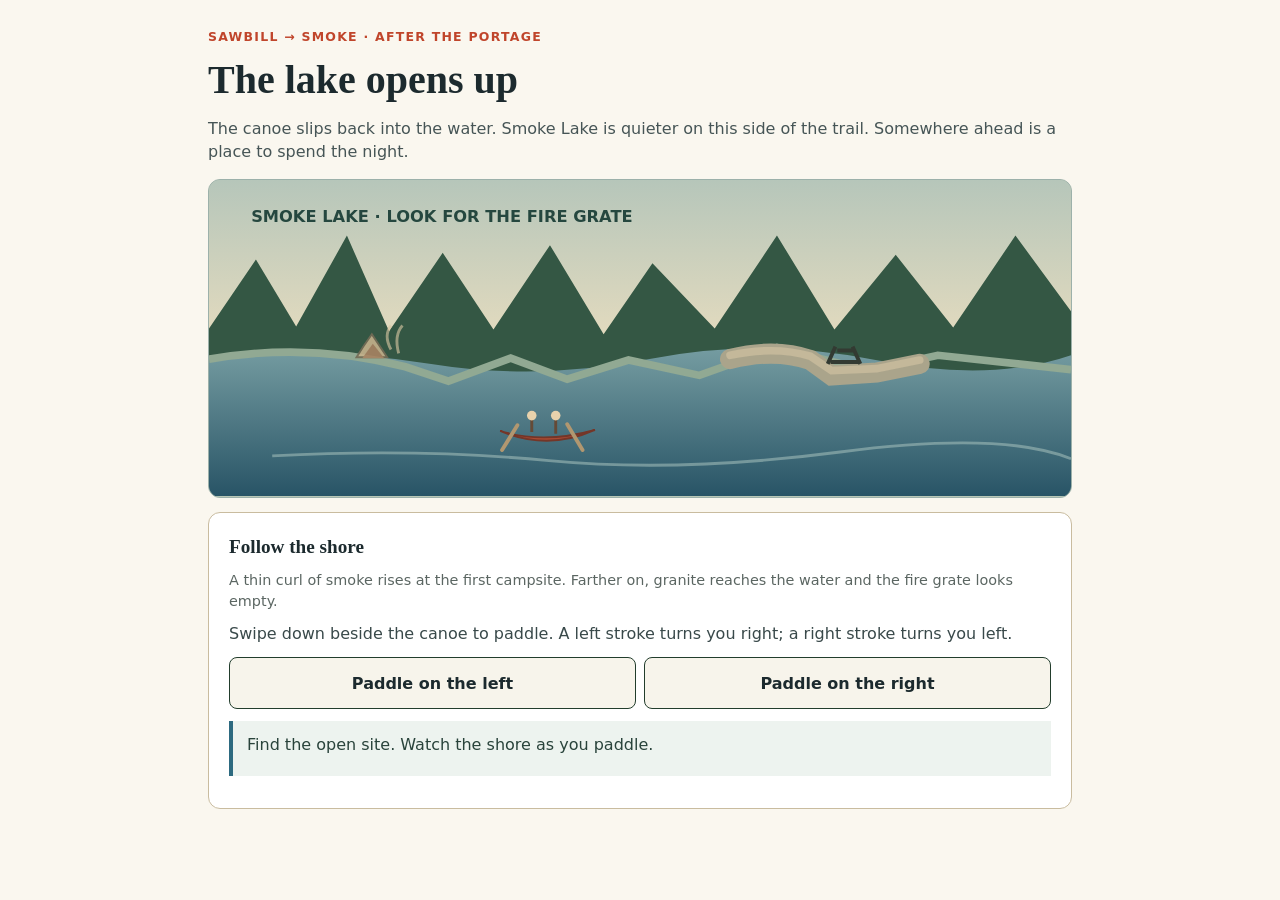
==== prototypes/arrival/index.html @ 361d5866 "Give the campsite scene a phone-sized play surface and following camera" ====
<!doctype html>
<html lang="en">
<head>
<meta charset="utf-8">
<meta name="viewport" content="width=device-width, initial-scale=1">
<meta name="theme-color" content="#223d2c">
<title>Arriving at Smoke Lake — Abundant Waters</title>
<style>
  :root { --ink:#1c2a2e; --paper:#f1ebdd; --line:#c9bc9f; --pine:#223d2c; --lake:#2d6a80; --clay:#c0452b; --muted:#5b6662; }
  * { box-sizing:border-box; }
  body { margin:0; color:var(--ink); background:#faf7ef; font:16px/1.45 "Atkinson Hyperlegible",system-ui,sans-serif; }
  main { width:min(920px,100%); margin:auto; padding:clamp(14px,3vw,28px); }
  .eyebrow { margin:0 0 5px; color:var(--clay); font-size:.78rem; font-weight:800; letter-spacing:.1em; text-transform:uppercase; }
  h1,h2 { margin:0; font-family:Georgia,serif; }
  h1 { font-size:clamp(1.7rem,4vw,2.5rem); }
  h2 { font-size:1.2rem; }
  .lead { margin:8px 0 16px; color:#465556; }
  .scene { overflow:hidden; border:1px solid #9cb1aa; border-radius:12px; background:#b8c7b6; }
  svg { display:block; width:100%; height:auto; }
  #canoe { transition:transform .55s ease; }
  #occupied-smoke, #tent { transition:opacity .4s ease; }
  #lake-scene svg, #tent { touch-action:none; }
  #tent { cursor:grab; }
  #tent:active { cursor:grabbing; }
  #tent:focus-visible { outline:3px solid var(--clay); }
  .stroke-controls { display:flex; flex-wrap:wrap; gap:8px; margin:12px 0; }
  .stroke-controls button { flex:1 1 130px; text-align:center; }
  .tent-controls button { flex:1 1 130px; }
  .instruction { margin:10px 0; color:#39494a; }
  .panel { margin-top:14px; padding:clamp(14px,3vw,20px); border:1px solid var(--line); border-radius:12px; background:white; }
  button { min-height:52px; padding:10px 13px; border:1px solid var(--pine); border-radius:8px; background:#f7f4eb; color:var(--ink); font:inherit; font-weight:750; cursor:pointer; text-align:left; }
  button:hover { background:#e8eee8; }
  button:focus-visible { outline:3px solid var(--clay); outline-offset:2px; }
  button.primary { background:var(--pine); color:white; text-align:center; }
  button.primary:hover { background:#345744; }
  button:disabled { opacity:.55; cursor:default; }
  .status { min-height:55px; margin:12px 0; padding:12px 14px; border-left:4px solid var(--lake); background:#edf3ef; color:#29433b; }
  .action { display:flex; justify-content:flex-end; margin-top:12px; }
  .field-note { margin:10px 0 0; color:var(--muted); font-size:.9rem; }
  [hidden] { display:none !important; }
  @media(max-width:650px) {
    main { padding:12px; }
    .lead { display:none; }
    .scene { height:clamp(230px,42dvh,340px); border-radius:5px; }
    .scene svg { height:100%; width:100%; }
    .scene svg text { display:none; }
    .panel { margin-top:12px; padding:0; border:0; border-radius:0; background:transparent; }
    .panel .field-note { margin-top:5px; }
    .instruction { margin:7px 0; }
    .stroke-controls { margin:8px 0; }
    button { min-height:48px; }
    .status { min-height:0; margin:8px 0; padding:9px 12px; }
  }
  @media(prefers-reduced-motion:reduce) { #canoe, #occupied-smoke, #tent { transition:none; } }
</style>
<link rel="stylesheet" href="../immersive.css">
</head>
<body>
<main>
  <p class="eyebrow">Sawbill → Smoke · After the portage</p>
  <h1>The lake opens up</h1>
  <p class="lead">The canoe slips back into the water. Smoke Lake is quieter on this side of the trail. Somewhere ahead is a place to spend the night.</p>
  <div class="scene" id="lake-scene">
    <svg viewBox="0 0 900 330" role="img" aria-labelledby="lake-title lake-desc">
      <title id="lake-title">Paddling toward two campsites on Smoke Lake</title>
      <desc id="lake-desc">A canoe approaches wooded shoreline. One designated campsite is occupied, and another near a granite ledge is empty.</desc>
      <defs>
        <linearGradient id="sky" x2="0" y2="1"><stop stop-color="#b6c6ba"/><stop offset="1" stop-color="#e8ddbf"/></linearGradient>
        <linearGradient id="water" x2="0" y2="1"><stop stop-color="#759ca1"/><stop offset="1" stop-color="#285466"/></linearGradient>
      </defs>
      <rect width="900" height="185" fill="url(#sky)"/>
      <path d="M0 155 49 83 91 153 144 58 188 158 244 76 297 156 356 68 412 161 463 87 528 155 593 58 653 156 717 78 777 154 842 58 900 137 900 222 0 222Z" fill="#345744"/>
      <path d="M0 185 Q120 174 232 192 T460 187 T696 188 T900 183 L900 330 0 330Z" fill="url(#water)"/>
      <path d="M0 187 Q105 169 205 195 L250 210 315 186 374 208 438 188 512 204 593 175 688 199 761 183 900 198" fill="none" stroke="#91a993" stroke-width="8"/>
      <path d="M544 187 Q591 175 628 188 L650 204 697 201 742 192" fill="none" stroke="#aaa48b" stroke-width="21" stroke-linecap="round"/>
      <path d="M544 183 Q591 173 628 184 L650 199 697 197 742 188" fill="none" stroke="#c4b89a" stroke-width="8" stroke-linecap="round"/>
      <g id="occupied-smoke" opacity=".9">
        <path d="M154 185q8-13 16-24l16 24Z" fill="#c5b18c" stroke="#746c56" stroke-width="2"/>
        <path d="M160 186h23l-12-15Z" fill="#a88362"/>
        <path d="M190 177q-8-15 0-25m8 29q-5-19 4-29" fill="none" stroke="#d6c5a1" stroke-width="3" opacity=".7"/>
      </g>
      <g id="open-grate" fill="none" stroke="#333a32" stroke-width="4"><path d="M654 174l-8 18m26-18 8 18m-31-2h31m-24-12h18"/></g>
      <g id="canoe">
        <path d="M304 262 Q349 276 403 261 Q354 283 304 262Z" fill="#aa4a32" stroke="#743628" stroke-width="2"/>
        <path d="M337 263v-14m25 16v-15" stroke="#654a36" stroke-width="3"/>
        <circle cx="337" cy="246" r="5" fill="#e8d2ac"/><circle cx="362" cy="246" r="5" fill="#e8d2ac"/>
        <path d="M322 256 306 282m68-27 16 27" stroke="#b19770" stroke-width="4" stroke-linecap="round"/>
      </g>
      <path d="M66 288 Q220 280 355 293 T659 284 T900 291" fill="none" stroke="#9ebbb8" stroke-width="3" opacity=".6"/>
      <text x="44" y="44" fill="#25473f" font-family="system-ui" font-size="17" font-weight="700">SMOKE LAKE · LOOK FOR THE FIRE GRATE</text>
    </svg>
  </div>
  <div class="scene" id="camp-scene" hidden>
    <svg viewBox="0 0 900 330" role="img" aria-labelledby="camp-title camp-desc">
      <title id="camp-title">An established campsite beside the granite fishing rocks</title>
      <desc id="camp-desc">A sloping rock ledge touches the water, a damp hollow lies beside it, and a flat bare spot sits back from shore near a fire grate.</desc>
      <rect width="900" height="330" fill="#c1c6aa"/>
      <path d="M0 117 64 38 124 132 188 46 244 132 317 39 375 132 449 64 507 137 580 36 638 132 717 57 785 135 845 39 900 121 900 330 0 330Z" fill="#3c5944"/>
      <path d="M0 232 Q164 224 269 250 T509 254 T737 247 T900 234 L900 330 0 330Z" fill="#467383"/>
      <path d="M0 212 Q119 190 211 233 L340 216 Q418 205 463 240 L480 288 0 288Z" fill="#a69b7f" stroke="#8c846e" stroke-width="4"/>
      <path d="M516 253 Q612 230 688 250 L734 275 581 294Z" fill="#728a68"/>
      <path d="M499 245 Q549 231 574 243 T632 248" fill="none" stroke="#415e67" stroke-width="5" opacity=".6"/>
      <path d="M318 147 Q425 139 518 156 Q547 182 524 213 Q428 226 333 207 Q303 181 318 147Z" fill="#b8ad8e" stroke="#90856b" stroke-width="4"/>
      <path d="M339 169 Q425 153 495 170" fill="none" stroke="#d5c9a7" stroke-width="4" opacity=".7"/>
      <g stroke="#4e553c" stroke-width="4" fill="none">
        <path d="M758 174 747 225m28-51 10 51m-38 0h38m-30-30h20"/>
      </g>
      <path d="M742 179h36" stroke="#373a32" stroke-width="5"/>
      <path d="M735 228q-27 7-53 24" fill="none" stroke="#9b8c6e" stroke-width="6" stroke-dasharray="5 6"/>
      <g id="tent" role="button" tabindex="0" aria-label="Tent. Drag it onto suitable ground." transform="translate(-220 30)" opacity=".9">
        <path d="M362 205 424 146 496 207Z" fill="#b5a271" stroke="#5b6550" stroke-width="3"/>
        <path d="M424 146 440 206H496Z" fill="#768663"/>
        <path d="M440 206 425 181 409 206Z" fill="#4b5b4c"/>
        <rect x="350" y="134" width="165" height="83" fill="transparent"/>
      </g>
      <text x="37" y="41" fill="#263f38" font-family="system-ui" font-size="16" font-weight="700">ROCKS TO FISH · BARE GROUND FOR THE TENT</text>
    </svg>
  </div>
  <section class="panel" id="water-step" aria-live="polite">
    <h2>Follow the shore</h2>
    <p class="field-note">A thin curl of smoke rises at the first campsite. Farther on, granite reaches the water and the fire grate looks empty.</p>
    <p class="instruction">Swipe down beside the canoe to paddle. A left stroke turns you right; a right stroke turns you left.</p>
    <div class="stroke-controls" aria-label="Paddle controls">
      <button type="button" id="stroke-left">Paddle on the left</button>
      <button type="button" id="stroke-right">Paddle on the right</button>
    </div>
    <p class="status" id="water-status" role="status">Find the open site. Watch the shore as you paddle.</p>
    <div class="action"><button type="button" class="primary" id="land" hidden>Pull the canoe ashore</button></div>
  </section>
  <section class="panel" id="tent-step" hidden aria-live="polite">
    <h2>Place the tent</h2>
    <p class="field-note">Granite slopes toward the water. The mossy hollow is damp. A worn, level patch sits back toward the pines.</p>
    <p class="instruction">Drag the tent onto the ground where it belongs. You can also move it with the buttons.</p>
    <div class="stroke-controls tent-controls" aria-label="Tent controls">
      <button type="button" id="tent-water">Toward the water</button>
      <button type="button" id="tent-pines">Toward the pines</button>
      <button type="button" id="tent-place" class="primary">Pitch here</button>
    </div>
    <p class="status" id="tent-status" role="status">Where can six people camp without changing the ground?</p>
  </section>
  <section class="panel" id="finish" hidden aria-live="polite">
    <h2>A place to stay</h2>
    <p class="lead">The tent sits on the worn, level patch. Dad points to the granite ledge: “That’s where we’ll fish.” You hear the canoe scrape softly as the family pulls it above the waterline.</p>
    <p class="status" id="finish-status">The shore is yours for the night. There’s time to set up the tarp, and maybe cast from those rocks.</p>
    <p class="field-note">One open campsite. A good landing. Room for the family without clearing anything new.</p>
  </section>
</main>
<script>
(() => {
  const water=document.getElementById("water-step"),tentStep=document.getElementById("tent-step");
  const finish=document.getElementById("finish"),land=document.getElementById("land");
  const lake=document.querySelector("#lake-scene svg"),camp=document.querySelector("#camp-scene svg");
  const canoe=document.getElementById("canoe"),tent=document.getElementById("tent");
  const waterStatus=document.getElementById("water-status"),tentStatus=document.getElementById("tent-status");
  let canoeX=350,canoeY=260,heading=0,strokes=0,noticedOccupied=false,wrongGround=false;
  let tentX=205,tentY=210,gesture=null;

  const clamp=(v,low,high)=>Math.max(low,Math.min(high,v));
  function local(svg,event){
    const point=svg.createSVGPoint();
    point.x=event.clientX;point.y=event.clientY;
    return point.matrixTransform(svg.getScreenCTM().inverse());
  }
  function frameScene(){
    const narrow=window.matchMedia("(max-width:650px)").matches;
    lake.setAttribute("viewBox",narrow?(clamp(canoeX-225,0,380)+" 0 520 330"):"0 0 900 330");
    camp.setAttribute("viewBox",narrow?"105 0 540 330":"0 0 900 330");
    lake.setAttribute("preserveAspectRatio",narrow?"xMidYMid slice":"xMidYMid meet");
    camp.setAttribute("preserveAspectRatio",narrow?"xMidYMid slice":"xMidYMid meet");
  }
  window.addEventListener("resize",frameScene);
  frameScene();
  function drawCanoe(){
    canoe.setAttribute("transform","translate("+(canoeX-350)+" "+(canoeY-260)+") rotate("+heading+" 350 260)");
  }
  function stroke(side){
    if(water.hidden)return;
    const turn=side==="left"?1:-1;
    strokes++;
    canoeX=clamp(canoeX+turn*54,125,685);
    canoeY=Math.max(206,canoeY-10);
    heading=turn*8;
    drawCanoe();
    frameScene();
    const open=canoeX>=565&&canoeY<=225;
    land.hidden=!open;
    if(open){
      waterStatus.textContent="Empty grate, no tent or gear. The granite makes a good landing. Pull the canoe up.";
    }else if(canoeX<=230){
      noticedOccupied=true;
      waterStatus.textContent="There’s a tent beyond the trees. This site is taken. Wave, then keep paddling along shore.";
    }else if(noticedOccupied){
      waterStatus.textContent="The occupied site falls behind. Keep the clear granite point in sight.";
    }else{
      waterStatus.textContent=strokes<3?"The canoe noses along the shore. Keep an eye on both campsites.":"You spot a grate farther along the granite shore. Steer toward it.";
    }
  }
  document.getElementById("stroke-left").addEventListener("click",()=>stroke("left"));
  document.getElementById("stroke-right").addEventListener("click",()=>stroke("right"));
  lake.addEventListener("pointerdown",event=>{
    if(water.hidden)return;
    gesture={id:event.pointerId,x:event.clientX,y:event.clientY,side:event.clientX<lake.getBoundingClientRect().left+lake.getBoundingClientRect().width/2?"left":"right"};
    lake.setPointerCapture(event.pointerId);
  });
  lake.addEventListener("pointerup",event=>{
    if(!gesture||event.pointerId!==gesture.id)return;
    const dy=event.clientY-gesture.y,dx=event.clientX-gesture.x;
    if(dy>24&&Math.abs(dx)<Math.abs(dy)*1.5)stroke(gesture.side);
    else waterStatus.textContent="Pull the paddle toward you in one longer stroke.";
    gesture=null;
  });
  lake.addEventListener("pointercancel",()=>{gesture=null;});
  land.addEventListener("click",()=>{
    if(land.hidden)return;
    water.hidden=true;document.getElementById("lake-scene").hidden=true;
    document.getElementById("camp-scene").hidden=false;tentStep.hidden=false;
    tentStatus.textContent="Drag the tent across the campsite. Look for old bare ground beyond the rocks.";
  });

  function drawTent(){tent.setAttribute("transform","translate("+(tentX-425)+" "+(tentY-180)+")");}
  function moveTent(dx,dy){
    if(tentStep.hidden)return;
    tentX=clamp(tentX+dx,125,750);tentY=clamp(tentY+dy,155,265);
    drawTent();
    tentStatus.textContent="Set it down and look closely at the ground.";
  }
  function pitch(){
    if(tentStep.hidden)return;
    if(tentX>=335&&tentX<=510&&tentY>=155&&tentY<=215){
      tentX=425;tentY=180;drawTent();
      tentStep.hidden=true;finish.hidden=false;
      tent.setAttribute("tabindex","-1");
      tent.style.pointerEvents="none";
      tentStatus.textContent="";
      document.getElementById("finish-status").textContent=wrongGround
        ?"You moved off the soft ground. Tomorrow’s rain will have somewhere else to go."
        :"The tent is on worn, level ground. The fishing rocks can wait until camp is ready.";
      window.parent.postMessage({type:"abundant-waters:tent-placed",placement:wrongGround?"moved":"level"},location.origin);
      window.AbundantWaters.complete();
      return;
    }
    wrongGround=true;
    tentStatus.textContent=tentX<335
      ?"The granite tilts toward the water. The tent would lean all night. Try farther into camp."
      :tentX>510
        ?"That hollow holds water and the moss is living ground. Look for a worn, level patch."
        :"This spot is too close to the wet edge. Move back toward the pines.";
  }
  document.getElementById("tent-water").addEventListener("click",()=>moveTent(-55,8));
  document.getElementById("tent-pines").addEventListener("click",()=>moveTent(55,-8));
  document.getElementById("tent-place").addEventListener("click",pitch);
  tent.addEventListener("pointerdown",event=>{
    if(tentStep.hidden)return;
    const point=local(camp,event);
    gesture={id:event.pointerId,x:event.clientX,y:event.clientY,offsetX:tentX-point.x,offsetY:tentY-point.y};
    tent.setPointerCapture(event.pointerId);
  });
  tent.addEventListener("pointermove",event=>{
    if(!gesture||event.pointerId!==gesture.id||tentStep.hidden)return;
    const point=local(camp,event);
    tentX=clamp(point.x+gesture.offsetX,125,750);
    tentY=clamp(point.y+gesture.offsetY,155,265);
    drawTent();
  });
  tent.addEventListener("pointerup",event=>{
    if(!gesture||event.pointerId!==gesture.id)return;
    const moved=Math.hypot(event.clientX-gesture.x,event.clientY-gesture.y)>10;
    gesture=null;
    if(moved)pitch();else tentStatus.textContent="Drag the tent to a spot, then let go.";
  });
  tent.addEventListener("pointercancel",()=>{gesture=null;});
  tent.addEventListener("keydown",event=>{
    if(event.key==="ArrowLeft"||event.key==="ArrowRight"||event.key==="ArrowUp"||event.key==="ArrowDown"){
      event.preventDefault();
      moveTent(event.key==="ArrowLeft"?-35:event.key==="ArrowRight"?35:0,event.key==="ArrowUp"?-20:event.key==="ArrowDown"?20:0);
    }else if(event.key==="Enter"||event.key===" "){event.preventDefault();pitch();}
  });
})();
</script>
<script src="../immersive-bridge.js"></script>
</body>
</html>
---- prototypes/immersive.css ----
/* Shared layout adjustments for every activity inside the trip player. */
[hidden] { display: none !important; }
button { touch-action: manipulation; }
:focus-visible { outline-offset: 3px; }
@media (max-width: 700px) {
  body > main { width: 100%; padding: 12px max(12px, env(safe-area-inset-right)) 22px max(12px, env(safe-area-inset-left)); }
  body > main h1 { line-height: 1.12; }
  body > main .lead { margin-block: 6px 12px; }
  body > main .panel { margin-top: 10px; }
  body > main button:not(.star) { min-height: 48px; }
  body > main .status { min-height: 0; }
  body > main .choices, body > main .spots, body > main .finds { gap: 8px; }
  body > main .scene, body > main .lake { margin-inline: 0; }
  #app .bar { padding: 6px 10px; gap: 8px; min-height: 48px; }
  #app .bar .brand { flex: 0 1 auto; }
  #app .bar .brand b { font-size: 16px; }
  #app .bar .stats { font-size: 12px; }
  #app .bar .btn, #app .tools .btn, #app .calls .btn, #app .actions .btn, #app .knot { min-height: 44px; }
  body > main .star { min-width: 44px; min-height: 44px; }
  #app .hint { top: 56px; max-width: calc(100% - 24px); font-size: 14px; }
  #app .tune { top: 55px; max-height: calc(100% - 70px); }
  #app .end, #app .sheet { height: 100%; min-height: 0; padding: 10px; overflow: auto; display: flex; align-items: center; justify-content: center; }
  #app .end .card, #app .sheet .card { max-height: 100%; min-height: 0; overflow: auto; }
}
@media (max-width: 390px) {
  #app .bar .brand { display: none; }
  #app .card { padding: 14px; gap: 10px; }
  #app .card h2 { font-size: 23px; }
  #app .stamps { gap: 5px; }
  #app .stamps .stamp { padding: 5px; }
  #app .stamps .stamp b { font-size: 10px; }
  #app .tools { gap: 6px; }
}
@media (max-height: 520px) and (orientation: landscape) {
  #app .bar { min-height: 42px; padding-block: 3px; }
  #app .bar .brand { display: none; }
  #app .hint { top: 49px; }
  #app .tune { top: 46px; }
  #app .card { max-height: calc(100% - 8px); }
}

@media (max-width: 700px) and (max-height: 650px) {
  body > main > .lead { display: none; }
}

/* At phone widths keep the illustration and choices in view before the long copy. */
@media (max-width: 480px) {
  body > main { padding: 8px max(10px, env(safe-area-inset-right)) 18px max(10px, env(safe-area-inset-left)); }
  body > main h1 { font-size: clamp(1.5rem, 7vw, 1.9rem); }
  body > main > .lead { display: none; }
  body > main .panel { padding: 10px; border-radius: 8px; }
  body > main .status { padding: 9px 10px; font-size: .94rem; }
  body > main .clue { min-height: 0; }
  body > main .map-frame svg { width: 140%; max-width: none; margin-left: -15%; }
  #app .bar #tuneBtn { display: none; }
}
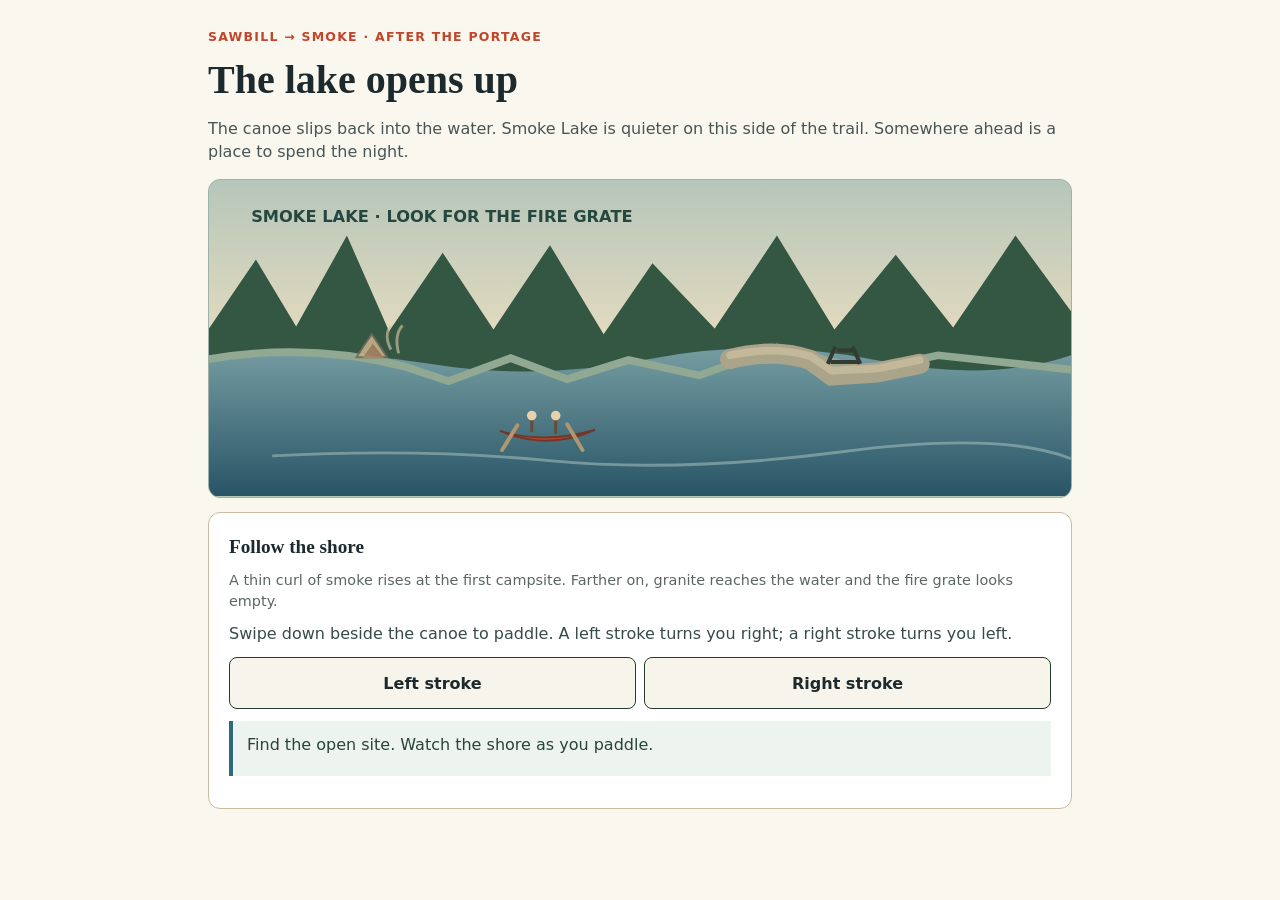
==== commit 8c4a3f3d: "Fit the paddle controls side by side on 320px phones" ====
--- a/prototypes/arrival/index.html
+++ b/prototypes/arrival/index.html
@@ -39,7 +39,7 @@
   .field-note { margin:10px 0 0; color:var(--muted); font-size:.9rem; }
   [hidden] { display:none !important; }
   @media(max-width:650px) {
-    main { padding:12px; }
+    main { padding:12px 12px 156px; }
     .lead { display:none; }
     .scene { height:clamp(230px,42dvh,340px); border-radius:5px; }
     .scene svg { height:100%; width:100%; }
@@ -47,9 +47,27 @@
     .panel { margin-top:12px; padding:0; border:0; border-radius:0; background:transparent; }
     .panel .field-note { margin-top:5px; }
     .instruction { margin:7px 0; }
-    .stroke-controls { margin:8px 0; }
+    .stroke-controls, .action {
+      position:fixed; z-index:5; bottom:env(safe-area-inset-bottom,0px);
+      left:12px; right:12px; margin:0; padding:8px 0;
+      background:#faf7ef;
+    }
+    .stroke-controls { display:grid; grid-template-columns:repeat(2,minmax(0,1fr)); }
+    .stroke-controls button { min-width:0; font-size:.9rem; }
+    .action { display:block; }
+    .action button { width:100%; }
+    .tent-controls { display:grid; grid-template-columns:1fr 1fr; }
+    .tent-controls .primary { grid-column:span 2; }
     button { min-height:48px; }
-    .status { min-height:0; margin:8px 0; padding:9px 12px; }
+    .status {
+      position:fixed; z-index:4; left:12px; right:12px;
+      bottom:calc(72px + env(safe-area-inset-bottom,0px));
+      min-height:0; margin:0; padding:8px 10px; font-size:.88rem;
+      box-shadow:0 -4px 10px #faf7ef;
+    }
+    #tent-status { bottom:calc(124px + env(safe-area-inset-bottom,0px)); }
+    #finish .status { position:static; box-shadow:none; margin:8px 0; }
+    #finish { padding-bottom:0; }
   }
   @media(prefers-reduced-motion:reduce) { #canoe, #occupied-smoke, #tent { transition:none; } }
 </style>
@@ -121,8 +139,8 @@
     <p class="field-note">A thin curl of smoke rises at the first campsite. Farther on, granite reaches the water and the fire grate looks empty.</p>
     <p class="instruction">Swipe down beside the canoe to paddle. A left stroke turns you right; a right stroke turns you left.</p>
     <div class="stroke-controls" aria-label="Paddle controls">
-      <button type="button" id="stroke-left">Paddle on the left</button>
-      <button type="button" id="stroke-right">Paddle on the right</button>
+      <button type="button" id="stroke-left" aria-label="Paddle on the left">Left stroke</button>
+      <button type="button" id="stroke-right" aria-label="Paddle on the right">Right stroke</button>
     </div>
     <p class="status" id="water-status" role="status">Find the open site. Watch the shore as you paddle.</p>
     <div class="action"><button type="button" class="primary" id="land" hidden>Pull the canoe ashore</button></div>
@@ -163,8 +181,8 @@
   }
   function frameScene(){
     const narrow=window.matchMedia("(max-width:650px)").matches;
-    lake.setAttribute("viewBox",narrow?(clamp(canoeX-225,0,380)+" 0 520 330"):"0 0 900 330");
-    camp.setAttribute("viewBox",narrow?"105 0 540 330":"0 0 900 330");
+    lake.setAttribute("viewBox",narrow?(clamp(canoeX-350+Math.max(0,canoeX-440)*.6,0,380)+" 0 520 330"):"0 0 900 330");
+    camp.setAttribute("viewBox",narrow?"60 0 540 330":"0 0 900 330");
     lake.setAttribute("preserveAspectRatio",narrow?"xMidYMid slice":"xMidYMid meet");
     camp.setAttribute("preserveAspectRatio",narrow?"xMidYMid slice":"xMidYMid meet");
   }
@@ -184,6 +202,7 @@
     frameScene();
     const open=canoeX>=565&&canoeY<=225;
     land.hidden=!open;
+    document.querySelector("#water-step .stroke-controls").hidden=open;
     if(open){
       waterStatus.textContent="Empty grate, no tent or gear. The granite makes a good landing. Pull the canoe up.";
     }else if(canoeX<=230){
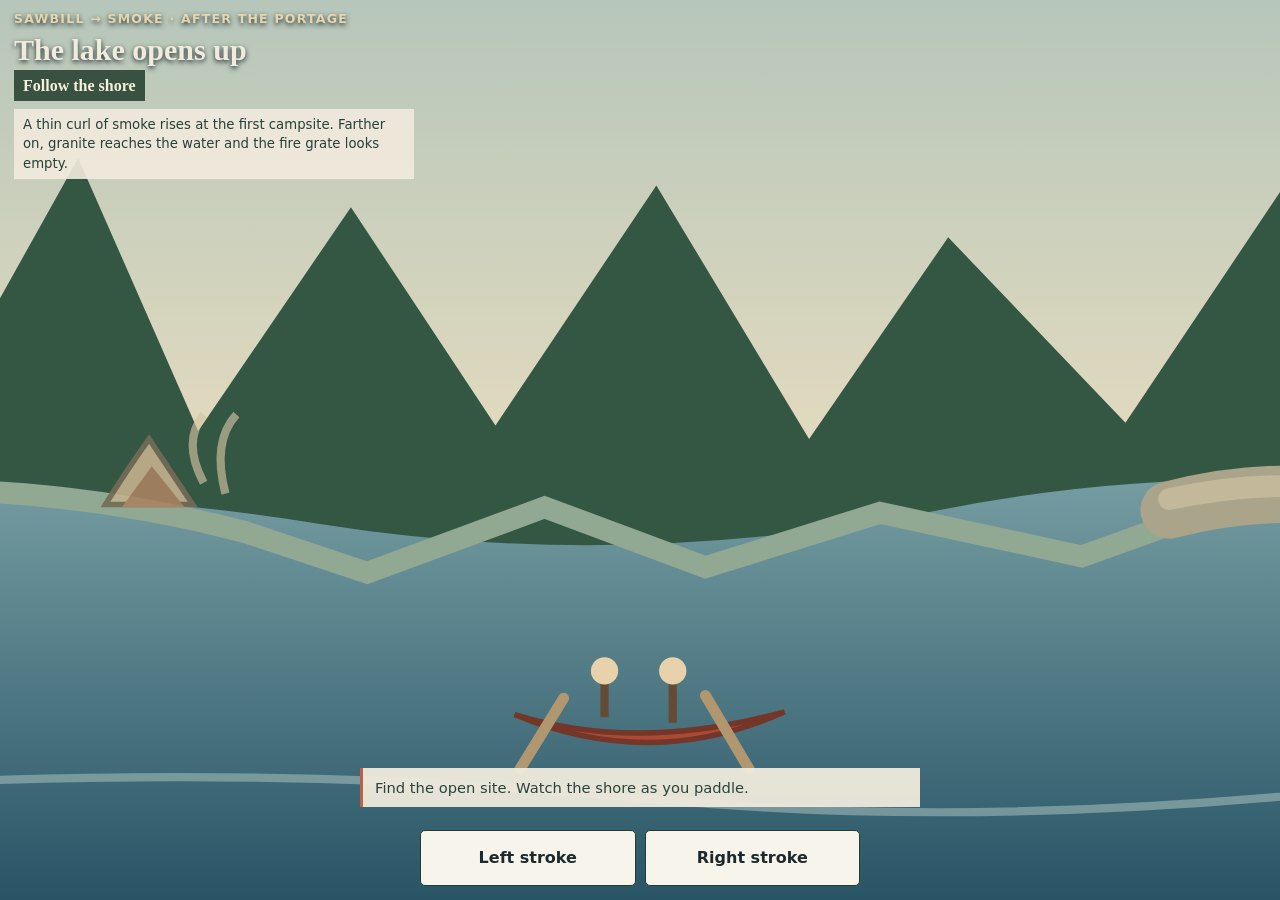
==== commit 8c3d7ef4: "Follow the canoe and tent with a full-size campsite camera" ====
--- a/prototypes/arrival/index.html
+++ b/prototypes/arrival/index.html
@@ -70,6 +70,52 @@
     #finish { padding-bottom:0; }
   }
   @media(prefers-reduced-motion:reduce) { #canoe, #occupied-smoke, #tent { transition:none; } }
+  html,body { width:100%; height:100%; overflow:hidden; }
+  body { background:#285466; }
+  main { position:relative; width:100%; height:100%; height:100dvh; padding:0; overflow:hidden; }
+  main>.eyebrow,main>h1 { position:absolute; z-index:5; left:max(14px,env(safe-area-inset-left)); margin:0; color:#f1ebdd; text-shadow:0 2px 5px #1c2a2e; pointer-events:none; }
+  main>.eyebrow { top:max(10px,env(safe-area-inset-top)); color:#e7d6ac; }
+  main>h1 { top:calc(max(10px,env(safe-area-inset-top)) + 18px); font-size:clamp(21px,3vw,30px); }
+  main>.lead { display:none; }
+  .scene { position:absolute; inset:0; width:100%; height:100%; border:0; border-radius:0; }
+  .scene svg { width:100%; height:100%; }
+  .scene svg text { display:none; }
+  .panel { position:static; border:0; padding:0; margin:0; background:transparent; }
+  .panel h2 { position:absolute; z-index:5; left:max(14px,env(safe-area-inset-left)); top:calc(max(10px,env(safe-area-inset-top)) + 60px); padding:4px 9px; color:#f7f0dc; background:#223d2cd9; font-size:1rem; }
+  .panel .field-note,.panel .instruction { position:absolute; z-index:5; left:max(14px,env(safe-area-inset-left)); max-width:min(400px,calc(100% - 28px)); padding:6px 9px; background:#f1ebdde8; color:#263f38; font-size:.83rem; }
+  .panel .field-note { top:calc(max(10px,env(safe-area-inset-top)) + 99px); margin:0; }
+  .panel .instruction { display:none; }
+  .status { position:absolute; z-index:5; bottom:calc(93px + env(safe-area-inset-bottom)); left:50%; width:min(560px,calc(100% - 24px)); transform:translateX(-50%); margin:0; min-height:0; padding:9px 12px; border-left:3px solid #bc6142; border-radius:0; background:#f1ebddf0; font-size:.92rem; }
+  .stroke-controls,.action { position:absolute; z-index:6; bottom:max(14px,env(safe-area-inset-bottom)); left:50%; width:min(440px,calc(100% - 24px)); transform:translateX(-50%); display:flex; gap:9px; margin:0; padding:0; background:transparent; }
+  .stroke-controls button,.action button { flex:1; min-height:56px; border-radius:5px; text-align:center; }
+  .tent-controls { display:grid; grid-template-columns:1fr 1fr; }
+  .tent-controls .primary { grid-column:span 2; }
+  .tent-controls button { min-height:48px; }
+  #tent-status { bottom:calc(150px + env(safe-area-inset-bottom)); }
+  #finish { position:absolute; z-index:6; left:50%; bottom:max(14px,env(safe-area-inset-bottom)); width:min(540px,calc(100% - 24px)); transform:translateX(-50%); padding:18px; border:1px solid #c9bc9f; background:#f1ebdde8; box-shadow:0 8px 30px #1c2a2e55; }
+  #finish h2 { position:static; padding:0; margin:0; background:none; color:#223d2c; font-size:1.4rem; }
+  #finish .lead { display:block; margin:5px 0; font-size:.9rem; }
+  #finish .status { position:static; width:auto; transform:none; margin:6px 0; padding:7px; box-shadow:none; font-size:.85rem; }
+  #finish .field-note { position:static; max-width:none; margin:0; padding:0; background:none; }
+  .shore-hotspot { cursor:pointer; }
+  .shore-hotspot:focus-visible { outline:3px solid #f1ebdd; }
+  @media(max-width:700px) {
+    body>main { padding:0; }
+    .scene { height:100%; border-radius:0; }
+    .scene svg { height:100%; }
+    .panel h2 { top:calc(max(10px,env(safe-area-inset-top)) + 57px); }
+    .panel .field-note { top:calc(max(10px,env(safe-area-inset-top)) + 89px); }
+    .status { position:absolute; left:50%; right:auto; bottom:calc(82px + env(safe-area-inset-bottom)); width:calc(100% - 24px); transform:translateX(-50%); margin:0; box-shadow:0 2px 8px #1c2a2e44; }
+    .stroke-controls,.action { position:absolute; left:50%; right:auto; bottom:max(12px,env(safe-area-inset-bottom)); width:calc(100% - 24px); transform:translateX(-50%); padding:0; background:transparent; }
+    #tent-status { bottom:calc(144px + env(safe-area-inset-bottom)); }
+    #finish .status { position:static; }
+  }
+  @media(max-height:520px) and (orientation:landscape) {
+    .panel .field-note { display:none; }
+    .status { left:12px; bottom:70px; width:240px; transform:none; }
+    .stroke-controls,.action { right:12px; left:auto; width:280px; transform:none; }
+    #tent-status { bottom:126px; }
+  }
 </style>
 <link rel="stylesheet" href="../immersive.css">
 </head>
@@ -92,12 +138,13 @@
       <path d="M0 187 Q105 169 205 195 L250 210 315 186 374 208 438 188 512 204 593 175 688 199 761 183 900 198" fill="none" stroke="#91a993" stroke-width="8"/>
       <path d="M544 187 Q591 175 628 188 L650 204 697 201 742 192" fill="none" stroke="#aaa48b" stroke-width="21" stroke-linecap="round"/>
       <path d="M544 183 Q591 173 628 184 L650 199 697 197 742 188" fill="none" stroke="#c4b89a" stroke-width="8" stroke-linecap="round"/>
-      <g id="occupied-smoke" opacity=".9">
+      <g id="occupied-smoke" class="shore-hotspot" role="button" tabindex="0" aria-label="Look at the first campsite" opacity=".9">
         <path d="M154 185q8-13 16-24l16 24Z" fill="#c5b18c" stroke="#746c56" stroke-width="2"/>
         <path d="M160 186h23l-12-15Z" fill="#a88362"/>
         <path d="M190 177q-8-15 0-25m8 29q-5-19 4-29" fill="none" stroke="#d6c5a1" stroke-width="3" opacity=".7"/>
+        <rect x="110" y="137" width="130" height="78" fill="transparent"/>
       </g>
-      <g id="open-grate" fill="none" stroke="#333a32" stroke-width="4"><path d="M654 174l-8 18m26-18 8 18m-31-2h31m-24-12h18"/></g>
+      <g id="open-grate" class="shore-hotspot" role="button" tabindex="0" aria-label="Look at the granite campsite" fill="none" stroke="#333a32" stroke-width="4"><path d="M654 174l-8 18m26-18 8 18m-31-2h31m-24-12h18"/><rect x="605" y="140" width="120" height="83" fill="transparent" stroke="none"/></g>
       <g id="canoe">
         <path d="M304 262 Q349 276 403 261 Q354 283 304 262Z" fill="#aa4a32" stroke="#743628" stroke-width="2"/>
         <path d="M337 263v-14m25 16v-15" stroke="#654a36" stroke-width="3"/>
@@ -180,11 +227,11 @@
     return point.matrixTransform(svg.getScreenCTM().inverse());
   }
   function frameScene(){
-    const narrow=window.matchMedia("(max-width:650px)").matches;
-    lake.setAttribute("viewBox",narrow?(clamp(canoeX-350+Math.max(0,canoeX-440)*.6,0,380)+" 0 520 330"):"0 0 900 330");
-    camp.setAttribute("viewBox",narrow?"60 0 540 330":"0 0 900 330");
-    lake.setAttribute("preserveAspectRatio",narrow?"xMidYMid slice":"xMidYMid meet");
-    camp.setAttribute("preserveAspectRatio",narrow?"xMidYMid slice":"xMidYMid meet");
+    const rect=(water.hidden?camp:lake).getBoundingClientRect(),width=clamp(330*rect.width/Math.max(rect.height,1),155,900);
+    lake.setAttribute("viewBox",clamp(canoeX-width*.5,0,900-width)+" 0 "+width+" 330");
+    camp.setAttribute("viewBox",clamp(tentX-width*.5,0,900-width)+" 0 "+width+" 330");
+    lake.setAttribute("preserveAspectRatio","xMidYMid meet");
+    camp.setAttribute("preserveAspectRatio","xMidYMid meet");
   }
   window.addEventListener("resize",frameScene);
   frameScene();
@@ -216,6 +263,20 @@
   }
   document.getElementById("stroke-left").addEventListener("click",()=>stroke("left"));
   document.getElementById("stroke-right").addEventListener("click",()=>stroke("right"));
+  document.getElementById("occupied-smoke").addEventListener("click",()=>{
+    if(water.hidden)return;
+    noticedOccupied=true;
+    waterStatus.textContent="There is already a tent and smoke at that site. Give the campers room; look farther along shore.";
+  });
+  document.getElementById("open-grate").addEventListener("click",()=>{
+    if(water.hidden)return;
+    waterStatus.textContent=canoeX>=565
+      ?"An empty grate and a clear granite landing. Pull the canoe ashore."
+      :"That grate looks empty. Paddle closer and check before you land.";
+  });
+  ["occupied-smoke","open-grate"].forEach(id=>document.getElementById(id).addEventListener("keydown",event=>{
+    if(event.key==="Enter"||event.key===" "){event.preventDefault();event.currentTarget.dispatchEvent(new MouseEvent("click",{bubbles:true}));}
+  }));
   lake.addEventListener("pointerdown",event=>{
     if(water.hidden)return;
     gesture={id:event.pointerId,x:event.clientX,y:event.clientY,side:event.clientX<lake.getBoundingClientRect().left+lake.getBoundingClientRect().width/2?"left":"right"};
@@ -233,6 +294,7 @@
     if(land.hidden)return;
     water.hidden=true;document.getElementById("lake-scene").hidden=true;
     document.getElementById("camp-scene").hidden=false;tentStep.hidden=false;
+    frameScene();
     tentStatus.textContent="Drag the tent across the campsite. Look for old bare ground beyond the rocks.";
   });
 
@@ -240,7 +302,7 @@
   function moveTent(dx,dy){
     if(tentStep.hidden)return;
     tentX=clamp(tentX+dx,125,750);tentY=clamp(tentY+dy,155,265);
-    drawTent();
+    drawTent();frameScene();
     tentStatus.textContent="Set it down and look closely at the ground.";
   }
   function pitch(){
@@ -270,16 +332,16 @@
   document.getElementById("tent-place").addEventListener("click",pitch);
   tent.addEventListener("pointerdown",event=>{
     if(tentStep.hidden)return;
-    const point=local(camp,event);
-    gesture={id:event.pointerId,x:event.clientX,y:event.clientY,offsetX:tentX-point.x,offsetY:tentY-point.y};
+    const rect=camp.getBoundingClientRect(),view=camp.viewBox.baseVal;
+    gesture={id:event.pointerId,x:event.clientX,y:event.clientY,startX:tentX,startY:tentY,scaleX:rect.width/view.width,scaleY:rect.height/view.height};
     tent.setPointerCapture(event.pointerId);
   });
   tent.addEventListener("pointermove",event=>{
     if(!gesture||event.pointerId!==gesture.id||tentStep.hidden)return;
-    const point=local(camp,event);
-    tentX=clamp(point.x+gesture.offsetX,125,750);
-    tentY=clamp(point.y+gesture.offsetY,155,265);
+    tentX=clamp(gesture.startX+(event.clientX-gesture.x)/gesture.scaleX,125,750);
+    tentY=clamp(gesture.startY+(event.clientY-gesture.y)/gesture.scaleY,155,265);
     drawTent();
+    frameScene();
   });
   tent.addEventListener("pointerup",event=>{
     if(!gesture||event.pointerId!==gesture.id)return;
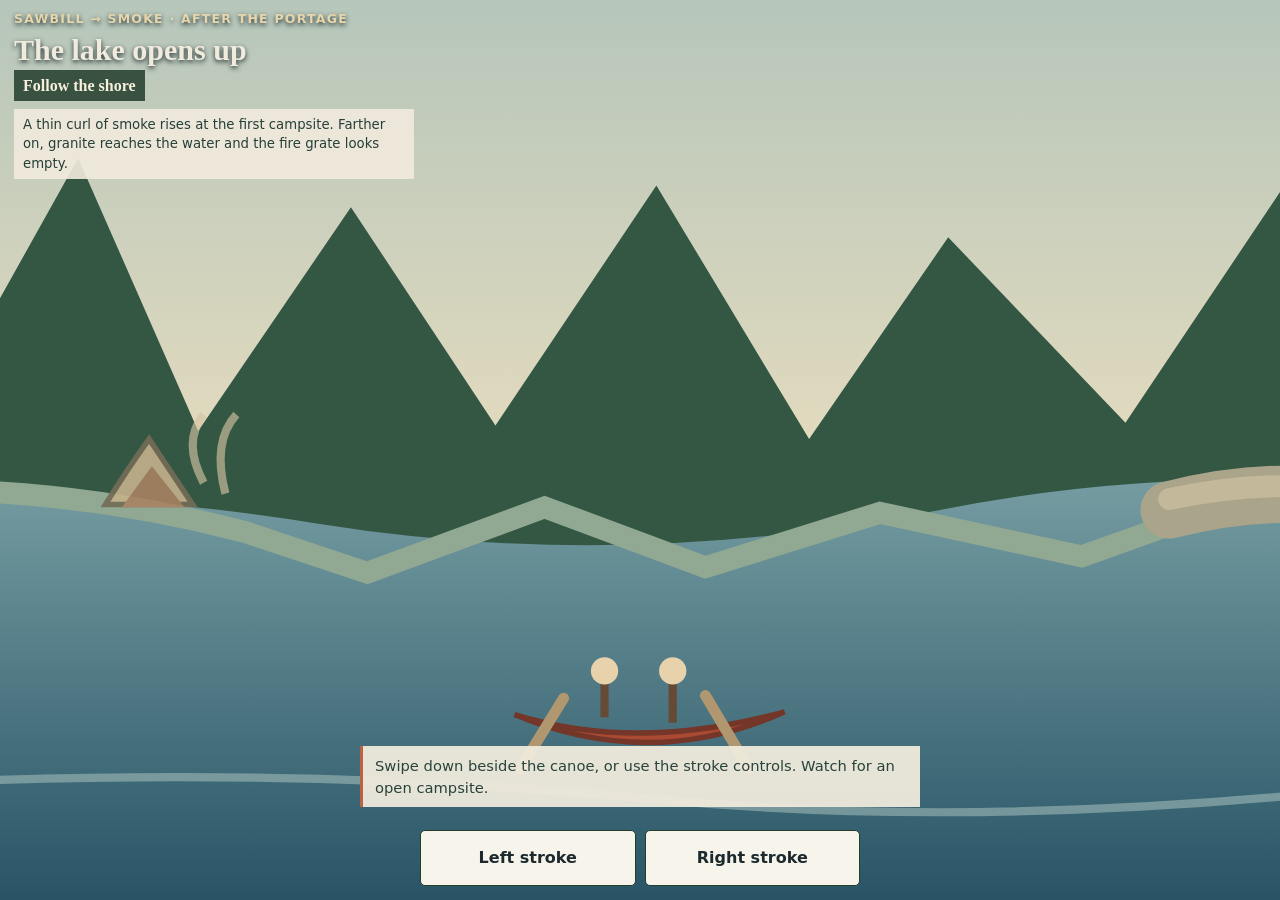
==== commit 8fa93647: "Clarify paddling and keep shore inspections from triggering a stroke" ====
--- a/prototypes/arrival/index.html
+++ b/prototypes/arrival/index.html
@@ -189,7 +189,7 @@
       <button type="button" id="stroke-left" aria-label="Paddle on the left">Left stroke</button>
       <button type="button" id="stroke-right" aria-label="Paddle on the right">Right stroke</button>
     </div>
-    <p class="status" id="water-status" role="status">Find the open site. Watch the shore as you paddle.</p>
+    <p class="status" id="water-status" role="status">Swipe down beside the canoe, or use the stroke controls. Watch for an open campsite.</p>
     <div class="action"><button type="button" class="primary" id="land" hidden>Pull the canoe ashore</button></div>
   </section>
   <section class="panel" id="tent-step" hidden aria-live="polite">
@@ -278,7 +278,7 @@
     if(event.key==="Enter"||event.key===" "){event.preventDefault();event.currentTarget.dispatchEvent(new MouseEvent("click",{bubbles:true}));}
   }));
   lake.addEventListener("pointerdown",event=>{
-    if(water.hidden)return;
+    if(water.hidden||event.target.closest(".shore-hotspot"))return;
     gesture={id:event.pointerId,x:event.clientX,y:event.clientY,side:event.clientX<lake.getBoundingClientRect().left+lake.getBoundingClientRect().width/2?"left":"right"};
     lake.setPointerCapture(event.pointerId);
   });
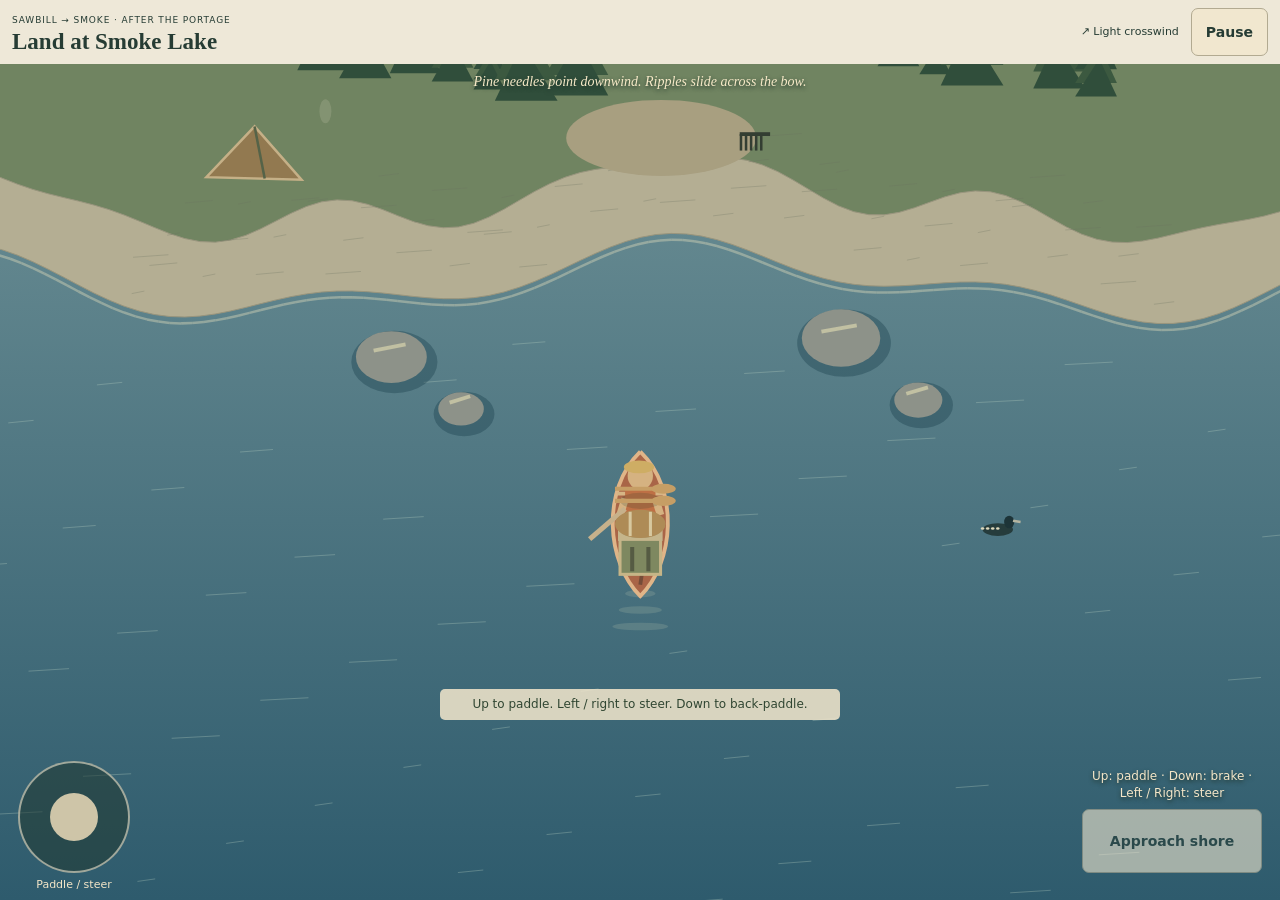
==== commit e77cef35: "Make Smoke Lake arrival a physical canoe landing adventure" ====
--- a/prototypes/arrival/index.html
+++ b/prototypes/arrival/index.html
@@ -1,363 +1,19 @@
 <!doctype html>
 <html lang="en">
 <head>
-<meta charset="utf-8">
-<meta name="viewport" content="width=device-width, initial-scale=1">
-<meta name="theme-color" content="#223d2c">
-<title>Arriving at Smoke Lake — Abundant Waters</title>
-<style>
-  :root { --ink:#1c2a2e; --paper:#f1ebdd; --line:#c9bc9f; --pine:#223d2c; --lake:#2d6a80; --clay:#c0452b; --muted:#5b6662; }
-  * { box-sizing:border-box; }
-  body { margin:0; color:var(--ink); background:#faf7ef; font:16px/1.45 "Atkinson Hyperlegible",system-ui,sans-serif; }
-  main { width:min(920px,100%); margin:auto; padding:clamp(14px,3vw,28px); }
-  .eyebrow { margin:0 0 5px; color:var(--clay); font-size:.78rem; font-weight:800; letter-spacing:.1em; text-transform:uppercase; }
-  h1,h2 { margin:0; font-family:Georgia,serif; }
-  h1 { font-size:clamp(1.7rem,4vw,2.5rem); }
-  h2 { font-size:1.2rem; }
-  .lead { margin:8px 0 16px; color:#465556; }
-  .scene { overflow:hidden; border:1px solid #9cb1aa; border-radius:12px; background:#b8c7b6; }
-  svg { display:block; width:100%; height:auto; }
-  #canoe { transition:transform .55s ease; }
-  #occupied-smoke, #tent { transition:opacity .4s ease; }
-  #lake-scene svg, #tent { touch-action:none; }
-  #tent { cursor:grab; }
-  #tent:active { cursor:grabbing; }
-  #tent:focus-visible { outline:3px solid var(--clay); }
-  .stroke-controls { display:flex; flex-wrap:wrap; gap:8px; margin:12px 0; }
-  .stroke-controls button { flex:1 1 130px; text-align:center; }
-  .tent-controls button { flex:1 1 130px; }
-  .instruction { margin:10px 0; color:#39494a; }
-  .panel { margin-top:14px; padding:clamp(14px,3vw,20px); border:1px solid var(--line); border-radius:12px; background:white; }
-  button { min-height:52px; padding:10px 13px; border:1px solid var(--pine); border-radius:8px; background:#f7f4eb; color:var(--ink); font:inherit; font-weight:750; cursor:pointer; text-align:left; }
-  button:hover { background:#e8eee8; }
-  button:focus-visible { outline:3px solid var(--clay); outline-offset:2px; }
-  button.primary { background:var(--pine); color:white; text-align:center; }
-  button.primary:hover { background:#345744; }
-  button:disabled { opacity:.55; cursor:default; }
-  .status { min-height:55px; margin:12px 0; padding:12px 14px; border-left:4px solid var(--lake); background:#edf3ef; color:#29433b; }
-  .action { display:flex; justify-content:flex-end; margin-top:12px; }
-  .field-note { margin:10px 0 0; color:var(--muted); font-size:.9rem; }
-  [hidden] { display:none !important; }
-  @media(max-width:650px) {
-    main { padding:12px 12px 156px; }
-    .lead { display:none; }
-    .scene { height:clamp(230px,42dvh,340px); border-radius:5px; }
-    .scene svg { height:100%; width:100%; }
-    .scene svg text { display:none; }
-    .panel { margin-top:12px; padding:0; border:0; border-radius:0; background:transparent; }
-    .panel .field-note { margin-top:5px; }
-    .instruction { margin:7px 0; }
-    .stroke-controls, .action {
-      position:fixed; z-index:5; bottom:env(safe-area-inset-bottom,0px);
-      left:12px; right:12px; margin:0; padding:8px 0;
-      background:#faf7ef;
-    }
-    .stroke-controls { display:grid; grid-template-columns:repeat(2,minmax(0,1fr)); }
-    .stroke-controls button { min-width:0; font-size:.9rem; }
-    .action { display:block; }
-    .action button { width:100%; }
-    .tent-controls { display:grid; grid-template-columns:1fr 1fr; }
-    .tent-controls .primary { grid-column:span 2; }
-    button { min-height:48px; }
-    .status {
-      position:fixed; z-index:4; left:12px; right:12px;
-      bottom:calc(72px + env(safe-area-inset-bottom,0px));
-      min-height:0; margin:0; padding:8px 10px; font-size:.88rem;
-      box-shadow:0 -4px 10px #faf7ef;
-    }
-    #tent-status { bottom:calc(124px + env(safe-area-inset-bottom,0px)); }
-    #finish .status { position:static; box-shadow:none; margin:8px 0; }
-    #finish { padding-bottom:0; }
-  }
-  @media(prefers-reduced-motion:reduce) { #canoe, #occupied-smoke, #tent { transition:none; } }
-  html,body { width:100%; height:100%; overflow:hidden; }
-  body { background:#285466; }
-  main { position:relative; width:100%; height:100%; height:100dvh; padding:0; overflow:hidden; }
-  main>.eyebrow,main>h1 { position:absolute; z-index:5; left:max(14px,env(safe-area-inset-left)); margin:0; color:#f1ebdd; text-shadow:0 2px 5px #1c2a2e; pointer-events:none; }
-  main>.eyebrow { top:max(10px,env(safe-area-inset-top)); color:#e7d6ac; }
-  main>h1 { top:calc(max(10px,env(safe-area-inset-top)) + 18px); font-size:clamp(21px,3vw,30px); }
-  main>.lead { display:none; }
-  .scene { position:absolute; inset:0; width:100%; height:100%; border:0; border-radius:0; }
-  .scene svg { width:100%; height:100%; }
-  .scene svg text { display:none; }
-  .panel { position:static; border:0; padding:0; margin:0; background:transparent; }
-  .panel h2 { position:absolute; z-index:5; left:max(14px,env(safe-area-inset-left)); top:calc(max(10px,env(safe-area-inset-top)) + 60px); padding:4px 9px; color:#f7f0dc; background:#223d2cd9; font-size:1rem; }
-  .panel .field-note,.panel .instruction { position:absolute; z-index:5; left:max(14px,env(safe-area-inset-left)); max-width:min(400px,calc(100% - 28px)); padding:6px 9px; background:#f1ebdde8; color:#263f38; font-size:.83rem; }
-  .panel .field-note { top:calc(max(10px,env(safe-area-inset-top)) + 99px); margin:0; }
-  .panel .instruction { display:none; }
-  .status { position:absolute; z-index:5; bottom:calc(93px + env(safe-area-inset-bottom)); left:50%; width:min(560px,calc(100% - 24px)); transform:translateX(-50%); margin:0; min-height:0; padding:9px 12px; border-left:3px solid #bc6142; border-radius:0; background:#f1ebddf0; font-size:.92rem; }
-  .stroke-controls,.action { position:absolute; z-index:6; bottom:max(14px,env(safe-area-inset-bottom)); left:50%; width:min(440px,calc(100% - 24px)); transform:translateX(-50%); display:flex; gap:9px; margin:0; padding:0; background:transparent; }
-  .stroke-controls button,.action button { flex:1; min-height:56px; border-radius:5px; text-align:center; }
-  .tent-controls { display:grid; grid-template-columns:1fr 1fr; }
-  .tent-controls .primary { grid-column:span 2; }
-  .tent-controls button { min-height:48px; }
-  #tent-status { bottom:calc(150px + env(safe-area-inset-bottom)); }
-  #finish { position:absolute; z-index:6; left:50%; bottom:max(14px,env(safe-area-inset-bottom)); width:min(540px,calc(100% - 24px)); transform:translateX(-50%); padding:18px; border:1px solid #c9bc9f; background:#f1ebdde8; box-shadow:0 8px 30px #1c2a2e55; }
-  #finish h2 { position:static; padding:0; margin:0; background:none; color:#223d2c; font-size:1.4rem; }
-  #finish .lead { display:block; margin:5px 0; font-size:.9rem; }
-  #finish .status { position:static; width:auto; transform:none; margin:6px 0; padding:7px; box-shadow:none; font-size:.85rem; }
-  #finish .field-note { position:static; max-width:none; margin:0; padding:0; background:none; }
-  .shore-hotspot { cursor:pointer; }
-  .shore-hotspot:focus-visible { outline:3px solid #f1ebdd; }
-  @media(max-width:700px) {
-    body>main { padding:0; }
-    .scene { height:100%; border-radius:0; }
-    .scene svg { height:100%; }
-    .panel h2 { top:calc(max(10px,env(safe-area-inset-top)) + 57px); }
-    .panel .field-note { top:calc(max(10px,env(safe-area-inset-top)) + 89px); }
-    .status { position:absolute; left:50%; right:auto; bottom:calc(82px + env(safe-area-inset-bottom)); width:calc(100% - 24px); transform:translateX(-50%); margin:0; box-shadow:0 2px 8px #1c2a2e44; }
-    .stroke-controls,.action { position:absolute; left:50%; right:auto; bottom:max(12px,env(safe-area-inset-bottom)); width:calc(100% - 24px); transform:translateX(-50%); padding:0; background:transparent; }
-    #tent-status { bottom:calc(144px + env(safe-area-inset-bottom)); }
-    #finish .status { position:static; }
-  }
-  @media(max-height:520px) and (orientation:landscape) {
-    .panel .field-note { display:none; }
-    .status { left:12px; bottom:70px; width:240px; transform:none; }
-    .stroke-controls,.action { right:12px; left:auto; width:280px; transform:none; }
-    #tent-status { bottom:126px; }
-  }
-</style>
-<link rel="stylesheet" href="../immersive.css">
+<meta charset="utf-8"><meta name="viewport" content="width=device-width,initial-scale=1,viewport-fit=cover">
+<meta name="theme-color" content="#223d2c"><title>Landing at Smoke Lake · Abundant Waters</title>
+<link rel="stylesheet" href="../immersive.css"><link rel="stylesheet" href="arrival.css">
 </head>
-<body>
-<main>
-  <p class="eyebrow">Sawbill → Smoke · After the portage</p>
-  <h1>The lake opens up</h1>
-  <p class="lead">The canoe slips back into the water. Smoke Lake is quieter on this side of the trail. Somewhere ahead is a place to spend the night.</p>
-  <div class="scene" id="lake-scene">
-    <svg viewBox="0 0 900 330" role="img" aria-labelledby="lake-title lake-desc">
-      <title id="lake-title">Paddling toward two campsites on Smoke Lake</title>
-      <desc id="lake-desc">A canoe approaches wooded shoreline. One designated campsite is occupied, and another near a granite ledge is empty.</desc>
-      <defs>
-        <linearGradient id="sky" x2="0" y2="1"><stop stop-color="#b6c6ba"/><stop offset="1" stop-color="#e8ddbf"/></linearGradient>
-        <linearGradient id="water" x2="0" y2="1"><stop stop-color="#759ca1"/><stop offset="1" stop-color="#285466"/></linearGradient>
-      </defs>
-      <rect width="900" height="185" fill="url(#sky)"/>
-      <path d="M0 155 49 83 91 153 144 58 188 158 244 76 297 156 356 68 412 161 463 87 528 155 593 58 653 156 717 78 777 154 842 58 900 137 900 222 0 222Z" fill="#345744"/>
-      <path d="M0 185 Q120 174 232 192 T460 187 T696 188 T900 183 L900 330 0 330Z" fill="url(#water)"/>
-      <path d="M0 187 Q105 169 205 195 L250 210 315 186 374 208 438 188 512 204 593 175 688 199 761 183 900 198" fill="none" stroke="#91a993" stroke-width="8"/>
-      <path d="M544 187 Q591 175 628 188 L650 204 697 201 742 192" fill="none" stroke="#aaa48b" stroke-width="21" stroke-linecap="round"/>
-      <path d="M544 183 Q591 173 628 184 L650 199 697 197 742 188" fill="none" stroke="#c4b89a" stroke-width="8" stroke-linecap="round"/>
-      <g id="occupied-smoke" class="shore-hotspot" role="button" tabindex="0" aria-label="Look at the first campsite" opacity=".9">
-        <path d="M154 185q8-13 16-24l16 24Z" fill="#c5b18c" stroke="#746c56" stroke-width="2"/>
-        <path d="M160 186h23l-12-15Z" fill="#a88362"/>
-        <path d="M190 177q-8-15 0-25m8 29q-5-19 4-29" fill="none" stroke="#d6c5a1" stroke-width="3" opacity=".7"/>
-        <rect x="110" y="137" width="130" height="78" fill="transparent"/>
-      </g>
-      <g id="open-grate" class="shore-hotspot" role="button" tabindex="0" aria-label="Look at the granite campsite" fill="none" stroke="#333a32" stroke-width="4"><path d="M654 174l-8 18m26-18 8 18m-31-2h31m-24-12h18"/><rect x="605" y="140" width="120" height="83" fill="transparent" stroke="none"/></g>
-      <g id="canoe">
-        <path d="M304 262 Q349 276 403 261 Q354 283 304 262Z" fill="#aa4a32" stroke="#743628" stroke-width="2"/>
-        <path d="M337 263v-14m25 16v-15" stroke="#654a36" stroke-width="3"/>
-        <circle cx="337" cy="246" r="5" fill="#e8d2ac"/><circle cx="362" cy="246" r="5" fill="#e8d2ac"/>
-        <path d="M322 256 306 282m68-27 16 27" stroke="#b19770" stroke-width="4" stroke-linecap="round"/>
-      </g>
-      <path d="M66 288 Q220 280 355 293 T659 284 T900 291" fill="none" stroke="#9ebbb8" stroke-width="3" opacity=".6"/>
-      <text x="44" y="44" fill="#25473f" font-family="system-ui" font-size="17" font-weight="700">SMOKE LAKE · LOOK FOR THE FIRE GRATE</text>
-    </svg>
-  </div>
-  <div class="scene" id="camp-scene" hidden>
-    <svg viewBox="0 0 900 330" role="img" aria-labelledby="camp-title camp-desc">
-      <title id="camp-title">An established campsite beside the granite fishing rocks</title>
-      <desc id="camp-desc">A sloping rock ledge touches the water, a damp hollow lies beside it, and a flat bare spot sits back from shore near a fire grate.</desc>
-      <rect width="900" height="330" fill="#c1c6aa"/>
-      <path d="M0 117 64 38 124 132 188 46 244 132 317 39 375 132 449 64 507 137 580 36 638 132 717 57 785 135 845 39 900 121 900 330 0 330Z" fill="#3c5944"/>
-      <path d="M0 232 Q164 224 269 250 T509 254 T737 247 T900 234 L900 330 0 330Z" fill="#467383"/>
-      <path d="M0 212 Q119 190 211 233 L340 216 Q418 205 463 240 L480 288 0 288Z" fill="#a69b7f" stroke="#8c846e" stroke-width="4"/>
-      <path d="M516 253 Q612 230 688 250 L734 275 581 294Z" fill="#728a68"/>
-      <path d="M499 245 Q549 231 574 243 T632 248" fill="none" stroke="#415e67" stroke-width="5" opacity=".6"/>
-      <path d="M318 147 Q425 139 518 156 Q547 182 524 213 Q428 226 333 207 Q303 181 318 147Z" fill="#b8ad8e" stroke="#90856b" stroke-width="4"/>
-      <path d="M339 169 Q425 153 495 170" fill="none" stroke="#d5c9a7" stroke-width="4" opacity=".7"/>
-      <g stroke="#4e553c" stroke-width="4" fill="none">
-        <path d="M758 174 747 225m28-51 10 51m-38 0h38m-30-30h20"/>
-      </g>
-      <path d="M742 179h36" stroke="#373a32" stroke-width="5"/>
-      <path d="M735 228q-27 7-53 24" fill="none" stroke="#9b8c6e" stroke-width="6" stroke-dasharray="5 6"/>
-      <g id="tent" role="button" tabindex="0" aria-label="Tent. Drag it onto suitable ground." transform="translate(-220 30)" opacity=".9">
-        <path d="M362 205 424 146 496 207Z" fill="#b5a271" stroke="#5b6550" stroke-width="3"/>
-        <path d="M424 146 440 206H496Z" fill="#768663"/>
-        <path d="M440 206 425 181 409 206Z" fill="#4b5b4c"/>
-        <rect x="350" y="134" width="165" height="83" fill="transparent"/>
-      </g>
-      <text x="37" y="41" fill="#263f38" font-family="system-ui" font-size="16" font-weight="700">ROCKS TO FISH · BARE GROUND FOR THE TENT</text>
-    </svg>
-  </div>
-  <section class="panel" id="water-step" aria-live="polite">
-    <h2>Follow the shore</h2>
-    <p class="field-note">A thin curl of smoke rises at the first campsite. Farther on, granite reaches the water and the fire grate looks empty.</p>
-    <p class="instruction">Swipe down beside the canoe to paddle. A left stroke turns you right; a right stroke turns you left.</p>
-    <div class="stroke-controls" aria-label="Paddle controls">
-      <button type="button" id="stroke-left" aria-label="Paddle on the left">Left stroke</button>
-      <button type="button" id="stroke-right" aria-label="Paddle on the right">Right stroke</button>
-    </div>
-    <p class="status" id="water-status" role="status">Swipe down beside the canoe, or use the stroke controls. Watch for an open campsite.</p>
-    <div class="action"><button type="button" class="primary" id="land" hidden>Pull the canoe ashore</button></div>
-  </section>
-  <section class="panel" id="tent-step" hidden aria-live="polite">
-    <h2>Place the tent</h2>
-    <p class="field-note">Granite slopes toward the water. The mossy hollow is damp. A worn, level patch sits back toward the pines.</p>
-    <p class="instruction">Drag the tent onto the ground where it belongs. You can also move it with the buttons.</p>
-    <div class="stroke-controls tent-controls" aria-label="Tent controls">
-      <button type="button" id="tent-water">Toward the water</button>
-      <button type="button" id="tent-pines">Toward the pines</button>
-      <button type="button" id="tent-place" class="primary">Pitch here</button>
-    </div>
-    <p class="status" id="tent-status" role="status">Where can six people camp without changing the ground?</p>
-  </section>
-  <section class="panel" id="finish" hidden aria-live="polite">
-    <h2>A place to stay</h2>
-    <p class="lead">The tent sits on the worn, level patch. Dad points to the granite ledge: “That’s where we’ll fish.” You hear the canoe scrape softly as the family pulls it above the waterline.</p>
-    <p class="status" id="finish-status">The shore is yours for the night. There’s time to set up the tarp, and maybe cast from those rocks.</p>
-    <p class="field-note">One open campsite. A good landing. Room for the family without clearing anything new.</p>
-  </section>
-</main>
-<script>
-(() => {
-  const water=document.getElementById("water-step"),tentStep=document.getElementById("tent-step");
-  const finish=document.getElementById("finish"),land=document.getElementById("land");
-  const lake=document.querySelector("#lake-scene svg"),camp=document.querySelector("#camp-scene svg");
-  const canoe=document.getElementById("canoe"),tent=document.getElementById("tent");
-  const waterStatus=document.getElementById("water-status"),tentStatus=document.getElementById("tent-status");
-  let canoeX=350,canoeY=260,heading=0,strokes=0,noticedOccupied=false,wrongGround=false;
-  let tentX=205,tentY=210,gesture=null;
-
-  const clamp=(v,low,high)=>Math.max(low,Math.min(high,v));
-  function local(svg,event){
-    const point=svg.createSVGPoint();
-    point.x=event.clientX;point.y=event.clientY;
-    return point.matrixTransform(svg.getScreenCTM().inverse());
-  }
-  function frameScene(){
-    const rect=(water.hidden?camp:lake).getBoundingClientRect(),width=clamp(330*rect.width/Math.max(rect.height,1),155,900);
-    lake.setAttribute("viewBox",clamp(canoeX-width*.5,0,900-width)+" 0 "+width+" 330");
-    camp.setAttribute("viewBox",clamp(tentX-width*.5,0,900-width)+" 0 "+width+" 330");
-    lake.setAttribute("preserveAspectRatio","xMidYMid meet");
-    camp.setAttribute("preserveAspectRatio","xMidYMid meet");
-  }
-  window.addEventListener("resize",frameScene);
-  frameScene();
-  function drawCanoe(){
-    canoe.setAttribute("transform","translate("+(canoeX-350)+" "+(canoeY-260)+") rotate("+heading+" 350 260)");
-  }
-  function stroke(side){
-    if(water.hidden)return;
-    const turn=side==="left"?1:-1;
-    strokes++;
-    canoeX=clamp(canoeX+turn*54,125,685);
-    canoeY=Math.max(206,canoeY-10);
-    heading=turn*8;
-    drawCanoe();
-    frameScene();
-    const open=canoeX>=565&&canoeY<=225;
-    land.hidden=!open;
-    document.querySelector("#water-step .stroke-controls").hidden=open;
-    if(open){
-      waterStatus.textContent="Empty grate, no tent or gear. The granite makes a good landing. Pull the canoe up.";
-    }else if(canoeX<=230){
-      noticedOccupied=true;
-      waterStatus.textContent="There’s a tent beyond the trees. This site is taken. Wave, then keep paddling along shore.";
-    }else if(noticedOccupied){
-      waterStatus.textContent="The occupied site falls behind. Keep the clear granite point in sight.";
-    }else{
-      waterStatus.textContent=strokes<3?"The canoe noses along the shore. Keep an eye on both campsites.":"You spot a grate farther along the granite shore. Steer toward it.";
-    }
-  }
-  document.getElementById("stroke-left").addEventListener("click",()=>stroke("left"));
-  document.getElementById("stroke-right").addEventListener("click",()=>stroke("right"));
-  document.getElementById("occupied-smoke").addEventListener("click",()=>{
-    if(water.hidden)return;
-    noticedOccupied=true;
-    waterStatus.textContent="There is already a tent and smoke at that site. Give the campers room; look farther along shore.";
-  });
-  document.getElementById("open-grate").addEventListener("click",()=>{
-    if(water.hidden)return;
-    waterStatus.textContent=canoeX>=565
-      ?"An empty grate and a clear granite landing. Pull the canoe ashore."
-      :"That grate looks empty. Paddle closer and check before you land.";
-  });
-  ["occupied-smoke","open-grate"].forEach(id=>document.getElementById(id).addEventListener("keydown",event=>{
-    if(event.key==="Enter"||event.key===" "){event.preventDefault();event.currentTarget.dispatchEvent(new MouseEvent("click",{bubbles:true}));}
-  }));
-  lake.addEventListener("pointerdown",event=>{
-    if(water.hidden||event.target.closest(".shore-hotspot"))return;
-    gesture={id:event.pointerId,x:event.clientX,y:event.clientY,side:event.clientX<lake.getBoundingClientRect().left+lake.getBoundingClientRect().width/2?"left":"right"};
-    lake.setPointerCapture(event.pointerId);
-  });
-  lake.addEventListener("pointerup",event=>{
-    if(!gesture||event.pointerId!==gesture.id)return;
-    const dy=event.clientY-gesture.y,dx=event.clientX-gesture.x;
-    if(dy>24&&Math.abs(dx)<Math.abs(dy)*1.5)stroke(gesture.side);
-    else waterStatus.textContent="Pull the paddle toward you in one longer stroke.";
-    gesture=null;
-  });
-  lake.addEventListener("pointercancel",()=>{gesture=null;});
-  land.addEventListener("click",()=>{
-    if(land.hidden)return;
-    water.hidden=true;document.getElementById("lake-scene").hidden=true;
-    document.getElementById("camp-scene").hidden=false;tentStep.hidden=false;
-    frameScene();
-    tentStatus.textContent="Drag the tent across the campsite. Look for old bare ground beyond the rocks.";
-  });
-
-  function drawTent(){tent.setAttribute("transform","translate("+(tentX-425)+" "+(tentY-180)+")");}
-  function moveTent(dx,dy){
-    if(tentStep.hidden)return;
-    tentX=clamp(tentX+dx,125,750);tentY=clamp(tentY+dy,155,265);
-    drawTent();frameScene();
-    tentStatus.textContent="Set it down and look closely at the ground.";
-  }
-  function pitch(){
-    if(tentStep.hidden)return;
-    if(tentX>=335&&tentX<=510&&tentY>=155&&tentY<=215){
-      tentX=425;tentY=180;drawTent();
-      tentStep.hidden=true;finish.hidden=false;
-      tent.setAttribute("tabindex","-1");
-      tent.style.pointerEvents="none";
-      tentStatus.textContent="";
-      document.getElementById("finish-status").textContent=wrongGround
-        ?"You moved off the soft ground. Tomorrow’s rain will have somewhere else to go."
-        :"The tent is on worn, level ground. The fishing rocks can wait until camp is ready.";
-      window.parent.postMessage({type:"abundant-waters:tent-placed",placement:wrongGround?"moved":"level"},location.origin);
-      window.AbundantWaters.complete();
-      return;
-    }
-    wrongGround=true;
-    tentStatus.textContent=tentX<335
-      ?"The granite tilts toward the water. The tent would lean all night. Try farther into camp."
-      :tentX>510
-        ?"That hollow holds water and the moss is living ground. Look for a worn, level patch."
-        :"This spot is too close to the wet edge. Move back toward the pines.";
-  }
-  document.getElementById("tent-water").addEventListener("click",()=>moveTent(-55,8));
-  document.getElementById("tent-pines").addEventListener("click",()=>moveTent(55,-8));
-  document.getElementById("tent-place").addEventListener("click",pitch);
-  tent.addEventListener("pointerdown",event=>{
-    if(tentStep.hidden)return;
-    const rect=camp.getBoundingClientRect(),view=camp.viewBox.baseVal;
-    gesture={id:event.pointerId,x:event.clientX,y:event.clientY,startX:tentX,startY:tentY,scaleX:rect.width/view.width,scaleY:rect.height/view.height};
-    tent.setPointerCapture(event.pointerId);
-  });
-  tent.addEventListener("pointermove",event=>{
-    if(!gesture||event.pointerId!==gesture.id||tentStep.hidden)return;
-    tentX=clamp(gesture.startX+(event.clientX-gesture.x)/gesture.scaleX,125,750);
-    tentY=clamp(gesture.startY+(event.clientY-gesture.y)/gesture.scaleY,155,265);
-    drawTent();
-    frameScene();
-  });
-  tent.addEventListener("pointerup",event=>{
-    if(!gesture||event.pointerId!==gesture.id)return;
-    const moved=Math.hypot(event.clientX-gesture.x,event.clientY-gesture.y)>10;
-    gesture=null;
-    if(moved)pitch();else tentStatus.textContent="Drag the tent to a spot, then let go.";
-  });
-  tent.addEventListener("pointercancel",()=>{gesture=null;});
-  tent.addEventListener("keydown",event=>{
-    if(event.key==="ArrowLeft"||event.key==="ArrowRight"||event.key==="ArrowUp"||event.key==="ArrowDown"){
-      event.preventDefault();
-      moveTent(event.key==="ArrowLeft"?-35:event.key==="ArrowRight"?35:0,event.key==="ArrowUp"?-20:event.key==="ArrowDown"?20:0);
-    }else if(event.key==="Enter"||event.key===" "){event.preventDefault();pitch();}
-  });
-})();
-</script>
-<script src="../immersive-bridge.js"></script>
-</body>
-</html>
+<body><main id="arrival">
+<header><div><span class="eyebrow">Sawbill → Smoke · After the portage</span><h1>Land at Smoke Lake</h1></div><span id="wind">↗ Light crosswind</span><button id="pause" type="button">Pause</button></header>
+<section id="field" aria-label="Smoke Lake shoreline">
+<canvas id="lake" tabindex="0" aria-label="Steer with left and right, paddle forward with up, back-paddle with down. Use WASD, arrows, or the thumb pad. E or Space steps ashore at low speed near shore, handles gear, or takes the canoe bow. Hold the action while pulling to tie a bow line. T takes the bow directly. B boards a nearby floating canoe." aria-describedby="feedback"></canvas>
+<p id="cue">A gap in the granite. Pines beyond it.</p>
+<div id="controls"><div id="joystick" role="group" aria-label="Movement and steering thumb pad"><span id="thumb"></span><span id="pad-label">Paddle / steer</span></div><div class="interaction"><span id="context">Up: paddle · Down: brake</span><button id="take-bow" type="button" hidden>Take bow · T</button><button id="board" type="button" hidden>Board canoe · B</button><button id="interact" type="button"><span id="action-label">Approach shore</span><span id="tie-fill"></span></button></div></div>
+<p id="feedback" role="status" aria-live="polite"></p>
+<div id="pause-sheet" class="sheet" hidden><div class="paper"><h2>A moment on the lake</h2><p>WASD / arrows or the thumb pad: up paddles, down back-paddles, left and right steer. Let go to coast.</p><p>Settle the canoe beside the shore, then E / Space or the action steps you out. The same control unloads nearby gear and puts it down wherever you stand.</p><p>Take the bow (T, or the small Take bow control) and walk to pull the canoe. Hold the action to tie its line from dry ground. B boards a nearby floating canoe.</p><p>Watch the waterline. Waves reach the low rock; higher ground stays dry. There is no required landing angle or order. P pauses.</p><button id="resume" type="button">Return to the shore</button><button id="restart" type="button">Try another approach</button></div></div>
+<div id="ending" hidden><h2>You landed at Smoke Lake.</h2><p id="ending-note"></p><button id="retry" type="button">Try another approach</button><button id="linger" type="button">Stay by the lake</button></div>
+</section></main>
+<script src="../immersive-bridge.js"></script><script src="../storm/storm-physics.js"></script><script src="../storm/storm-adventure.js"></script><script src="arrival-physics.js"></script><script src="arrival.js"></script>
+</body></html>
--- a/prototypes/arrival/arrival.css
+++ b/prototypes/arrival/arrival.css
@@ -0,0 +1 @@
+:root{color-scheme:light;--paper:#eee8d8;--ink:#263c34}*{box-sizing:border-box}html,body{margin:0;width:100%;height:100%;overflow:hidden;background:#2c493c;color:var(--ink);font:14px/1.4 system-ui,sans-serif}#arrival{width:100%;height:100dvh;display:flex;flex-direction:column;padding:0}header{display:flex;align-items:center;gap:12px;background:var(--paper);padding:7px max(12px,env(safe-area-inset-right)) 7px max(12px,env(safe-area-inset-left));min-height:64px}header>div{flex:1;min-width:0}h1{margin:0;font:600 clamp(18px,2vw,23px) Georgia,serif}.eyebrow{font-size:9px;text-transform:uppercase;letter-spacing:.1em}#wind{font-size:11px}button{min-height:48px;padding:10px 14px;background:#f1e7cf;color:var(--ink);border:1px solid #b2aa91;border-radius:7px;font:600 14px system-ui;cursor:pointer}button:active,button.pressed{background:#cbd5b4}button:disabled{opacity:.6;cursor:default}:focus-visible{outline:3px solid #c08450;outline-offset:-3px}#field{position:relative;flex:1;min-height:0;overflow:hidden}#lake{width:100%;height:100%;display:block;touch-action:none}#cue{position:absolute;top:10px;left:12px;right:12px;margin:0;color:#f6e9c7;text-shadow:0 2px 4px #20352b;text-align:center;font:italic 14px Georgia,serif;pointer-events:none}#controls{position:absolute;bottom:max(27px,env(safe-area-inset-bottom));left:max(18px,env(safe-area-inset-left));right:max(18px,env(safe-area-inset-right));display:flex;justify-content:space-between;align-items:flex-end;gap:16px;pointer-events:none}#joystick{position:relative;width:112px;height:112px;border:2px solid #f1e6cf99;border-radius:50%;background:#20382e88;touch-action:none;user-select:none;pointer-events:auto;flex-shrink:0}#thumb{position:absolute;width:48px;height:48px;left:30px;top:30px;border-radius:50%;background:#ecdbb9d9;pointer-events:none}#pad-label{position:absolute;top:114px;left:-5px;right:-5px;text-align:center;color:#f4e6c8;font-size:11px;pointer-events:none}.interaction{width:180px;max-width:53%;pointer-events:auto}#context{display:block;min-height:34px;text-align:center;color:#f4e6c8;text-shadow:0 2px 4px #20352b;font-size:12px;padding-bottom:7px}#interact{position:relative;overflow:hidden;width:100%;min-height:64px;touch-action:none}#action-label{position:relative;z-index:1}#tie-fill{position:absolute;left:0;top:0;bottom:0;width:0;background:#acbd8e}#board,#take-bow{width:100%;font-size:12px;margin-top:5px}#feedback{position:absolute;bottom:180px;left:18px;right:18px;max-width:400px;margin:auto;padding:7px 10px;color:#304632;background:#f1e6cbdc;border-radius:5px;text-align:center;font-size:12px;pointer-events:none}#feedback:empty{display:none}.sheet{position:absolute;inset:0;z-index:5;background:#223d2c88;display:grid;place-items:center;padding:15px;overflow:auto}.paper{width:min(390px,100%);margin:auto;padding:22px;background:var(--paper);border-radius:9px}.paper button{width:100%}h2{font:600 24px Georgia,serif;margin:0 0 10px}#ending{position:absolute;bottom:max(15px,env(safe-area-inset-bottom));left:15px;right:15px;max-width:380px;margin:auto;padding:18px;background:#eee5d3ed;border-radius:8px;text-align:center}#ending p{font:14px/1.4 Georgia,serif}#ending button{margin:3px} @media(max-width:500px){#wind{display:none}header{min-height:59px;gap:8px;padding-inline:10px}#pause{padding-inline:10px}#arrival{padding:0}#arrival h1{font-size:20px}}@media(max-height:500px){header{min-height:46px;padding-block:3px}#joystick{width:92px;height:92px}#thumb{left:20px;top:20px}#pad-label{display:none}#controls{bottom:12px}#feedback{bottom:136px;font-size:11px}#cue{font-size:12px}#context{min-height:20px}#ending{padding:12px}#ending h2{font-size:20px}}
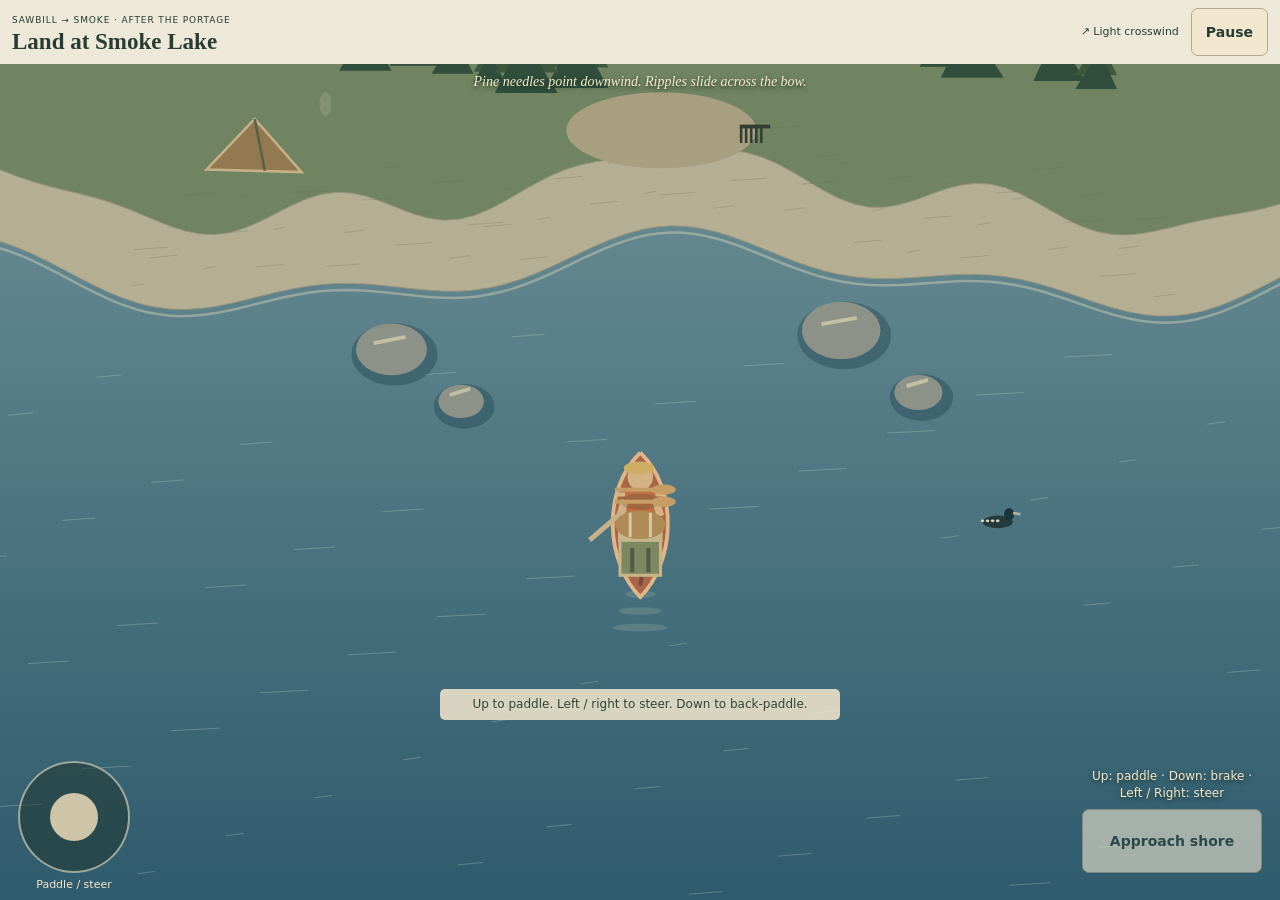
==== commit 1bf3436d: "Show keyboard hints only on computers Phones were told to use WASD / arrows and E / Space in Storm D" ====
--- a/prototypes/arrival/index.html
+++ b/prototypes/arrival/index.html
@@ -10,9 +10,9 @@
 <section id="field" aria-label="Smoke Lake shoreline">
 <canvas id="lake" tabindex="0" aria-label="Steer with left and right, paddle forward with up, back-paddle with down. Use WASD, arrows, or the thumb pad. E or Space steps ashore at low speed near shore, handles gear, or takes the canoe bow. Hold the action while pulling to tie a bow line. T takes the bow directly. B boards a nearby floating canoe." aria-describedby="feedback"></canvas>
 <p id="cue">A gap in the granite. Pines beyond it.</p>
-<div id="controls"><div id="joystick" role="group" aria-label="Movement and steering thumb pad"><span id="thumb"></span><span id="pad-label">Paddle / steer</span></div><div class="interaction"><span id="context">Up: paddle · Down: brake</span><button id="take-bow" type="button" hidden>Take bow · T</button><button id="board" type="button" hidden>Board canoe · B</button><button id="interact" type="button"><span id="action-label">Approach shore</span><span id="tie-fill"></span></button></div></div>
+<div id="controls"><div id="joystick" role="group" aria-label="Movement and steering thumb pad"><span id="thumb"></span><span id="pad-label">Paddle / steer</span></div><div class="interaction"><span id="context">Up: paddle · Down: brake</span><button id="take-bow" type="button" hidden>Take bow<span class="kbd"> · T</span></button><button id="board" type="button" hidden>Board canoe<span class="kbd"> · B</span></button><button id="interact" type="button"><span id="action-label">Approach shore</span><span id="tie-fill"></span></button></div></div>
 <p id="feedback" role="status" aria-live="polite"></p>
-<div id="pause-sheet" class="sheet" hidden><div class="paper"><h2>A moment on the lake</h2><p>WASD / arrows or the thumb pad: up paddles, down back-paddles, left and right steer. Let go to coast.</p><p>Settle the canoe beside the shore, then E / Space or the action steps you out. The same control unloads nearby gear and puts it down wherever you stand.</p><p>Take the bow (T, or the small Take bow control) and walk to pull the canoe. Hold the action to tie its line from dry ground. B boards a nearby floating canoe.</p><p>Watch the waterline. Waves reach the low rock; higher ground stays dry. There is no required landing angle or order. P pauses.</p><button id="resume" type="button">Return to the shore</button><button id="restart" type="button">Try another approach</button></div></div>
+<div id="pause-sheet" class="sheet" hidden><div class="paper"><h2>A moment on the lake</h2><p>Thumb pad<span class="kbd"> or WASD / arrows</span>: up paddles, down back-paddles, left and right steer. Let go to coast.</p><p>Settle the canoe beside the shore, then tap the action button<span class="kbd"> or press E / Space</span> to step out. The same button unloads nearby gear and puts it down wherever you stand.</p><p>Use Take bow<span class="kbd"> (T)</span> and walk to pull the canoe. Hold the action button to tie its line from dry ground. Board canoe<span class="kbd"> (B)</span> climbs back into a floating canoe.</p><p>Watch the waterline. Waves reach the low rock; higher ground stays dry. There is no required landing angle or order.<span class="kbd"> P pauses.</span></p><button id="resume" type="button">Return to the shore</button><button id="restart" type="button">Try another approach</button></div></div>
 <div id="ending" hidden><h2>You landed at Smoke Lake.</h2><p id="ending-note"></p><button id="retry" type="button">Try another approach</button><button id="linger" type="button">Stay by the lake</button></div>
 </section></main>
 <script src="../immersive-bridge.js"></script><script src="../storm/storm-physics.js"></script><script src="../storm/storm-adventure.js"></script><script src="arrival-physics.js"></script><script src="arrival.js"></script>
--- a/prototypes/immersive.css
+++ b/prototypes/immersive.css
@@ -1,5 +1,7 @@
 /* Shared layout adjustments for every activity inside the trip player. */
 [hidden] { display: none !important; }
+/* Keyboard hints only on computers; touch screens see the on-screen controls instead. */
+@media (hover: none), (pointer: coarse) { .kbd { display: none !important; } }
 button { touch-action: manipulation; }
 :focus-visible { outline-offset: 3px; }
 @media (max-width: 700px) {
